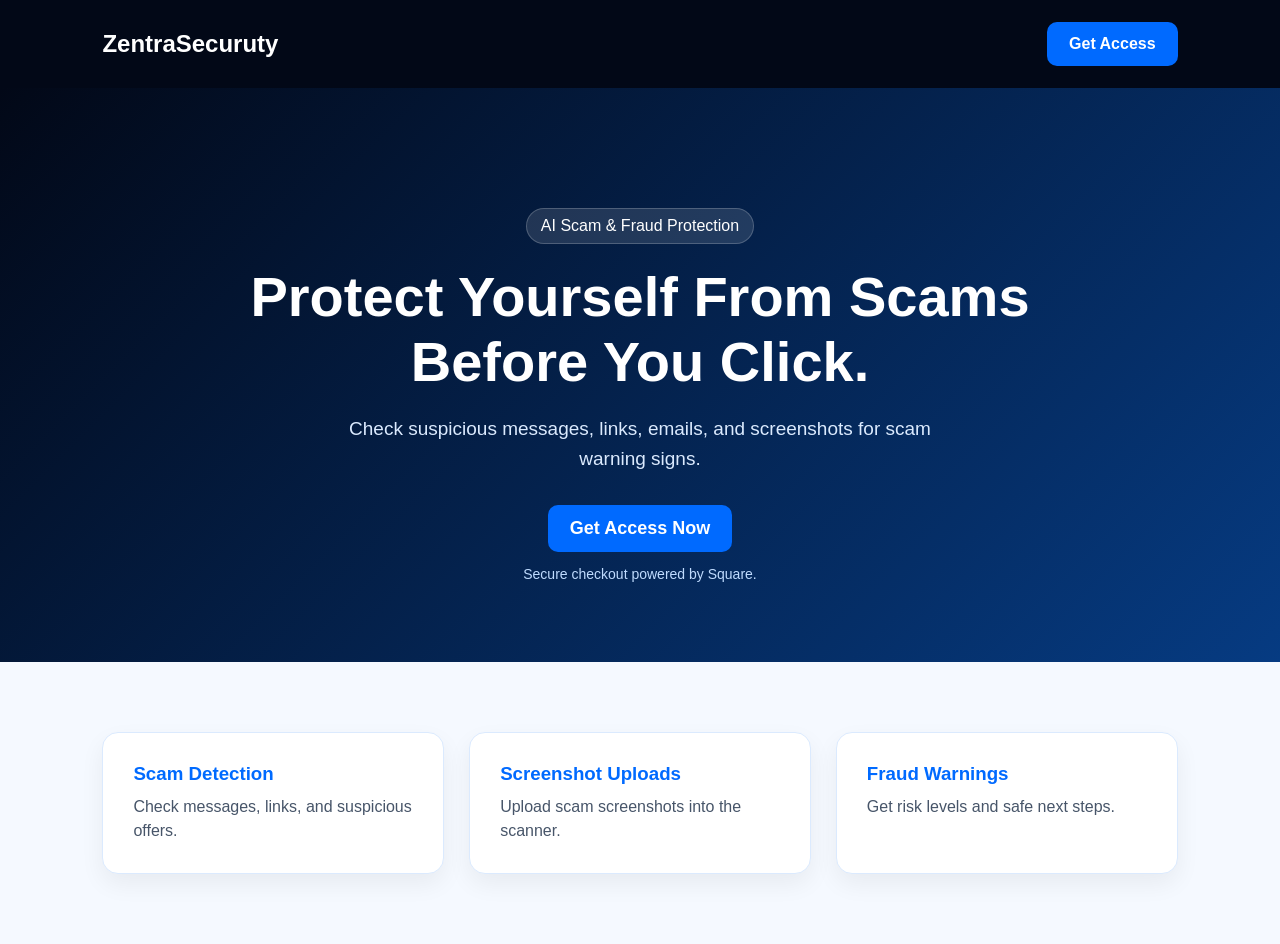
==== index.html @ 8b6223c8 "Add files via upload" ====
<!DOCTYPE html>
<html lang="en">
<head>
  <meta charset="UTF-8">
  <meta name="viewport" content="width=device-width, initial-scale=1.0">
  <title>ZentraSecuruty</title>
  <link rel="stylesheet" href="landing.css">
</head>
<body>

<header>
  <h2>ZentraSecuruty</h2>
  <a href="https://square.link/u/9vE6l6H5?src=embed" class="nav-btn">Get Access</a>
</header>

<section class="hero">
  <p class="badge">AI Scam & Fraud Protection</p>
  <h1>Protect Yourself From Scams Before You Click.</h1>
  <p class="subtext">
    Check suspicious messages, links, emails, and screenshots for scam warning signs.
  </p>

  <a href="https://square.link/u/9vE6l6H5?src=embed" class="pay-btn">
    Get Access Now
  </a>

  <p class="small">Secure checkout powered by Square.</p>
</section>

<section class="features">
  <div>
    <h3>Scam Detection</h3>
    <p>Check messages, links, and suspicious offers.</p>
  </div>
  <div>
    <h3>Screenshot Uploads</h3>
    <p>Upload scam screenshots into the scanner.</p>
  </div>
  <div>
    <h3>Fraud Warnings</h3>
    <p>Get risk levels and safe next steps.</p>
  </div>
</section>

</body>
</html>
---- landing.css ----
* {
  margin: 0;
  padding: 0;
  box-sizing: border-box;
  font-family: Arial, Helvetica, sans-serif;
}

body {
  background: #f5f9ff;
  color: #020817;
}

header {
  background: #020817;
  color: white;
  padding: 22px 8%;
  display: flex;
  justify-content: space-between;
  align-items: center;
}

.nav-btn, .pay-btn {
  background: #006aff;
  color: white;
  text-decoration: none;
  padding: 13px 22px;
  border-radius: 10px;
  font-weight: bold;
}

.hero {
  text-align: center;
  padding: 120px 8% 80px;
  background: linear-gradient(135deg, #020817, #063b82);
  color: white;
}

.badge {
  display: inline-block;
  background: rgba(255,255,255,0.12);
  border: 1px solid rgba(255,255,255,0.2);
  padding: 8px 14px;
  border-radius: 50px;
  margin-bottom: 20px;
}

.hero h1 {
  font-size: 56px;
  max-width: 850px;
  margin: 0 auto 20px;
}

.subtext {
  font-size: 19px;
  color: #dbeafe;
  max-width: 650px;
  margin: 0 auto 30px;
  line-height: 1.6;
}

.pay-btn {
  display: inline-block;
  font-size: 18px;
}

.small {
  margin-top: 14px;
  color: #bfdbfe;
  font-size: 14px;
}

.features {
  display: grid;
  grid-template-columns: repeat(3, 1fr);
  gap: 25px;
  padding: 70px 8%;
}

.features div {
  background: white;
  padding: 30px;
  border-radius: 16px;
  border: 1px solid #dbeafe;
  box-shadow: 0 10px 25px rgba(0,0,0,0.06);
}

.features h3 {
  color: #006aff;
  margin-bottom: 10px;
}

.features p {
  color: #475569;
  line-height: 1.5;
}

@media (max-width: 800px) {
  .hero h1 {
    font-size: 38px;
  }

  .features {
    grid-template-columns: 1fr;
  }
}
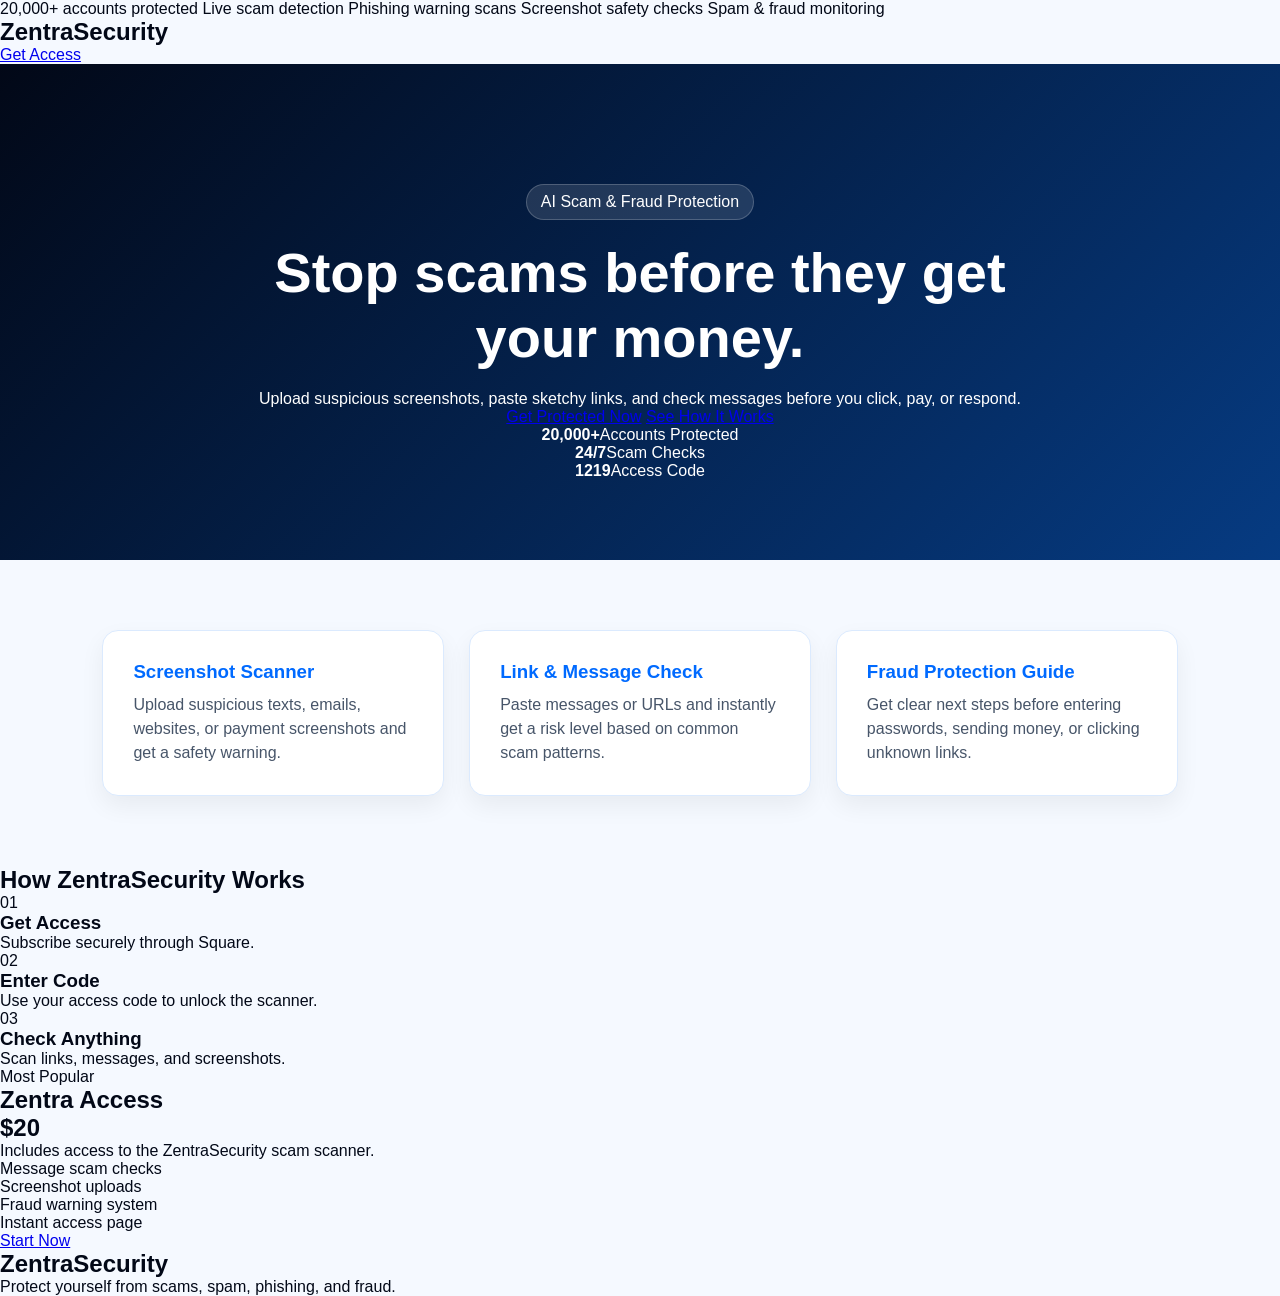
==== commit 022fd0fe: "Add files via upload" ====
--- a/index.html
+++ b/index.html
@@ -3,44 +3,87 @@
 <head>
   <meta charset="UTF-8">
   <meta name="viewport" content="width=device-width, initial-scale=1.0">
-  <title>ZentraSecuruty</title>
+  <title>ZentraSecurity</title>
   <link rel="stylesheet" href="landing.css">
 </head>
 <body>
 
-<header>
-  <h2>ZentraSecuruty</h2>
-  <a href="https://square.link/u/9vE6l6H5?src=embed" class="nav-btn">Get Access</a>
-</header>
+<div class="top-bar">
+  <div class="ticker">
+    <span>20,000+ accounts protected</span>
+    <span>Live scam detection</span>
+    <span>Phishing warning scans</span>
+    <span>Screenshot safety checks</span>
+    <span>Spam & fraud monitoring</span>
+  </div>
+</div>
+
+<nav>
+  <h2>ZentraSecurity</h2>
+  <a href="https://square.link/u/9vE6l6H5?src=embed">Get Access</a>
+</nav>
 
 <section class="hero">
-  <p class="badge">AI Scam & Fraud Protection</p>
-  <h1>Protect Yourself From Scams Before You Click.</h1>
-  <p class="subtext">
-    Check suspicious messages, links, emails, and screenshots for scam warning signs.
-  </p>
+  <div class="badge">AI Scam & Fraud Protection</div>
+  <h1>Stop scams before they get your money.</h1>
+  <p>Upload suspicious screenshots, paste sketchy links, and check messages before you click, pay, or respond.</p>
 
-  <a href="https://square.link/u/9vE6l6H5?src=embed" class="pay-btn">
-    Get Access Now
-  </a>
+  <div class="buttons">
+    <a class="primary" href="https://square.link/u/9vE6l6H5?src=embed">Get Protected Now</a>
+    <a class="secondary" href="#features">See How It Works</a>
+  </div>
 
-  <p class="small">Secure checkout powered by Square.</p>
-</section>
-
-<section class="features">
-  <div>
-    <h3>Scam Detection</h3>
-    <p>Check messages, links, and suspicious offers.</p>
-  </div>
-  <div>
-    <h3>Screenshot Uploads</h3>
-    <p>Upload scam screenshots into the scanner.</p>
-  </div>
-  <div>
-    <h3>Fraud Warnings</h3>
-    <p>Get risk levels and safe next steps.</p>
+  <div class="stats">
+    <div><strong>20,000+</strong><span>Accounts Protected</span></div>
+    <div><strong>24/7</strong><span>Scam Checks</span></div>
+    <div><strong>1219</strong><span>Access Code</span></div>
   </div>
 </section>
 
+<section id="features" class="features">
+  <div class="card">
+    <h3>Screenshot Scanner</h3>
+    <p>Upload suspicious texts, emails, websites, or payment screenshots and get a safety warning.</p>
+  </div>
+  <div class="card">
+    <h3>Link & Message Check</h3>
+    <p>Paste messages or URLs and instantly get a risk level based on common scam patterns.</p>
+  </div>
+  <div class="card">
+    <h3>Fraud Protection Guide</h3>
+    <p>Get clear next steps before entering passwords, sending money, or clicking unknown links.</p>
+  </div>
+</section>
+
+<section class="steps">
+  <h2>How ZentraSecurity Works</h2>
+  <div class="step-grid">
+    <div><span>01</span><h3>Get Access</h3><p>Subscribe securely through Square.</p></div>
+    <div><span>02</span><h3>Enter Code</h3><p>Use your access code to unlock the scanner.</p></div>
+    <div><span>03</span><h3>Check Anything</h3><p>Scan links, messages, and screenshots.</p></div>
+  </div>
+</section>
+
+<section class="pricing">
+  <div class="price-card">
+    <p class="tag">Most Popular</p>
+    <h2>Zentra Access</h2>
+    <h1>$20</h1>
+    <p>Includes access to the ZentraSecurity scam scanner.</p>
+    <ul>
+      <li>Message scam checks</li>
+      <li>Screenshot uploads</li>
+      <li>Fraud warning system</li>
+      <li>Instant access page</li>
+    </ul>
+    <a href="https://square.link/u/9vE6l6H5?src=embed">Start Now</a>
+  </div>
+</section>
+
+<footer>
+  <h2>ZentraSecurity</h2>
+  <p>Protect yourself from scams, spam, phishing, and fraud.</p>
+</footer>
+
 </body>
 </html>
